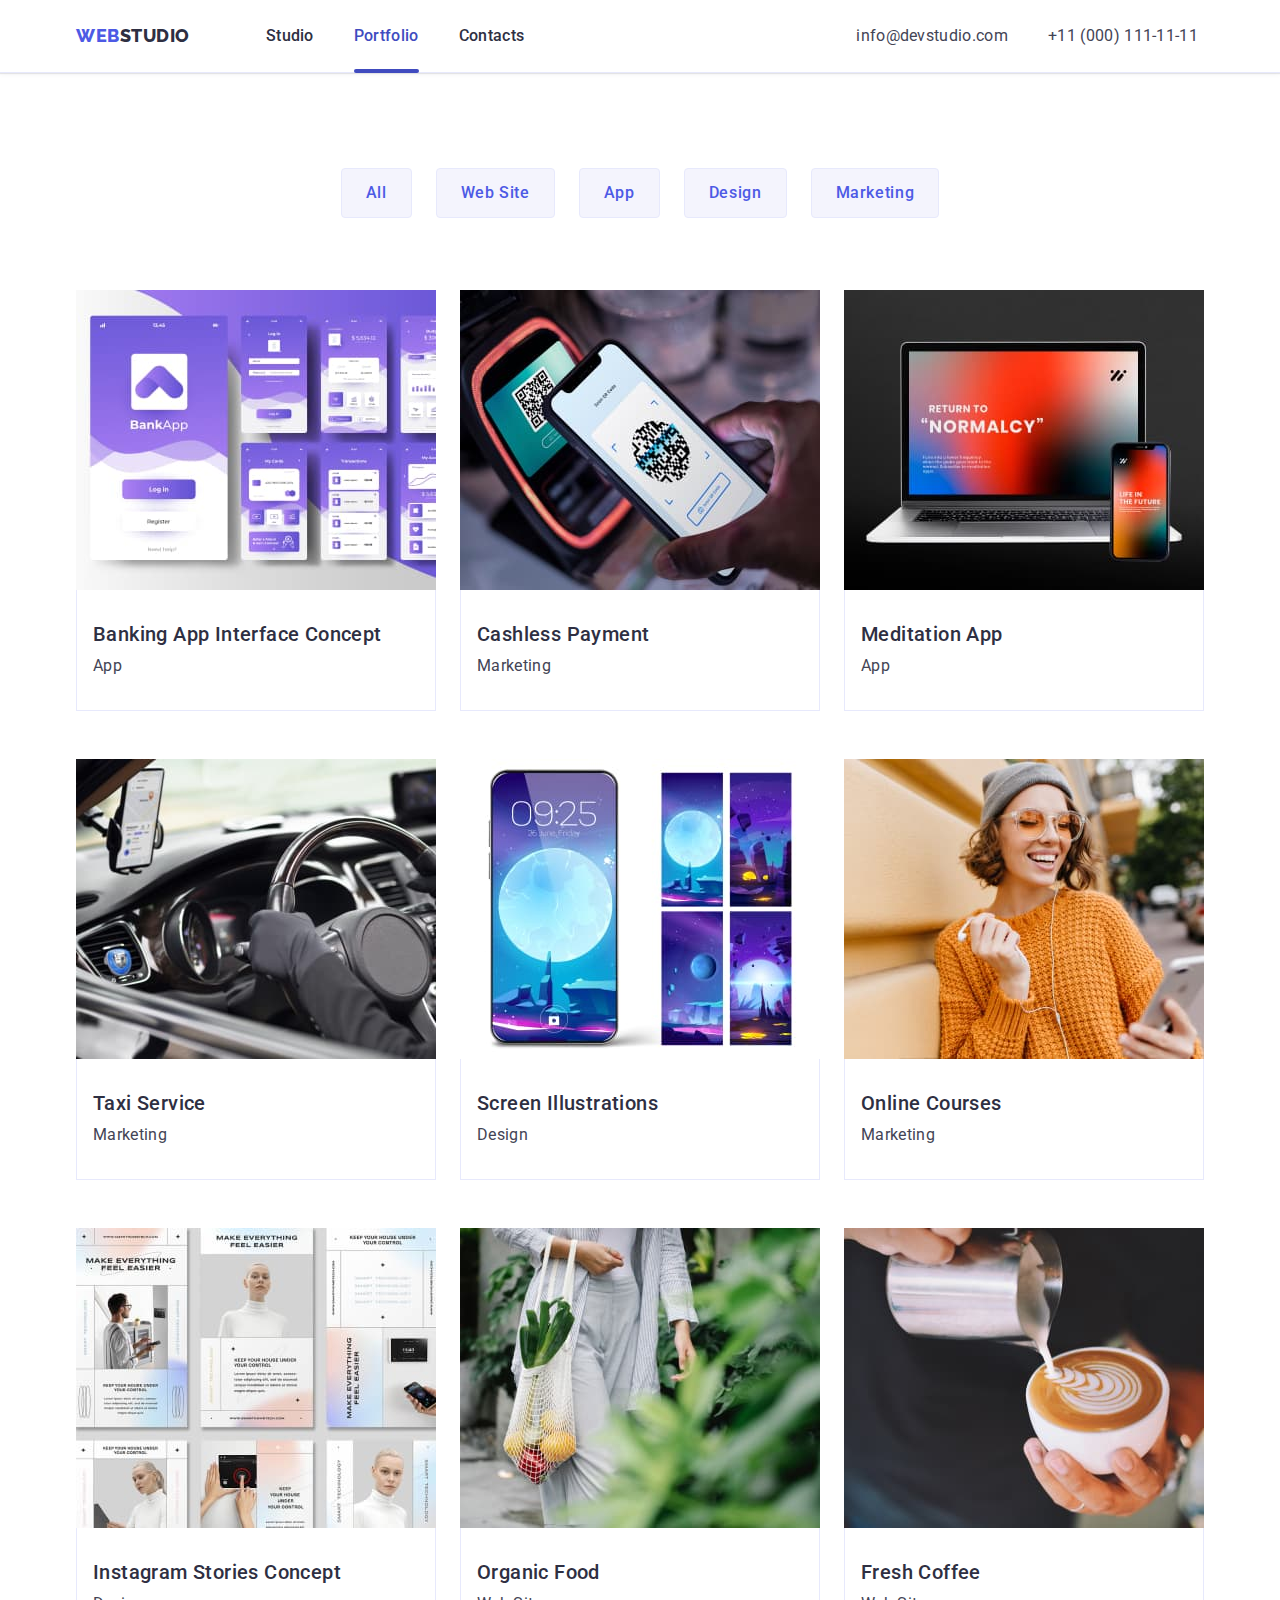
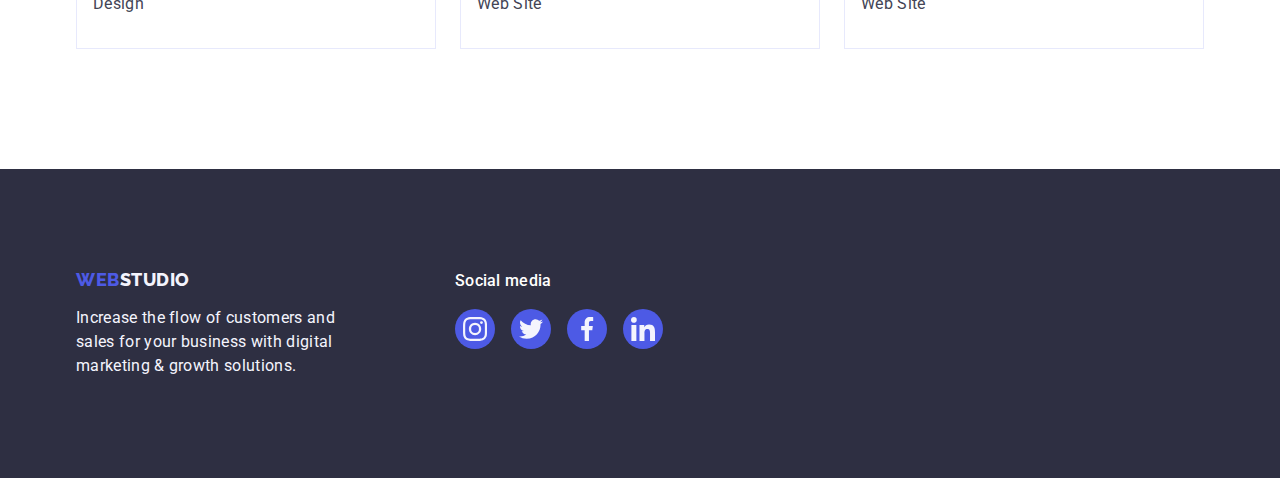
==== portfolio.html @ b7ab9b7d "init" ====
<!DOCTYPE html>
<html lang="en">
  <head>
    <meta charset="UTF-8" />
    <meta http-equiv="X-UA-Compatible" content="IE=edge" />
    <meta name="viewport" content="width=device-width, initial-scale=1.0" />
    <link rel="preconnect" href="https://fonts.googleapis.com"> 
<link rel="preconnect" href="https://fonts.gstatic.com" crossorigin> 
<link href="https://fonts.googleapis.com/css2?family=Raleway:wght@800&family=Roboto:wght@400;500;700;900&display=swap" rel="stylesheet">

<link rel="stylesheet" href="https://cdnjs.cloudflare.com/ajax/libs/modern-normalize/2.0.0/modern-normalize.min.css" 
integrity="sha512-4xo8blKMVCiXpTaLzQSLSw3KFOVPWhm/TRtuPVc4WG6kUgjH6J03IBuG7JZPkcWMxJ5huwaBpOpnwYElP/m6wg=="
 crossorigin="anonymous" referrerpolicy="no-referrer" />
 <link rel="stylesheet" href="./css/style.css" />
 
<title>Document</title>
  </head>
  <body>
   
    <header class="header">
      
      <div class="logo-nav-address container">
      <nav class="logo-nav">
        <a class="logo link" href="./index.html">Web<span class="logo-part">Studio</span></a>
     
          <ul class="menu">
            <li><a class="page-description link" href="./index.html">Studio</a></li>
          <li><a class="link underline" href="./portfolio.html">Portfolio</a></li>
          <li><a class="page-description link" href="">Contacts</a></li>
         </ul>
       
        </nav>
      <address class="contact">
      <ul class="list">
       <li><a href="mailto:info@devstudio.com" class="address-description link">info@devstudio.com</a></li>
        <li><a href="tel:+110001111111" class="address-description link">+11 (000) 111-11-11</a></li>
      </ul>

    </address>
  </div>
</header>
    <main>
    <section class="main-section">
        <div class="container">
        <h1 class="visually-hidden">PROJECTS</h1>
        <ul class="filter-list list">
           <li><button class="filter" type="button">All</button></li>
           <li><button class="filter" type="button">Web Site</button></li>
            <li><button class="filter" type="button">App</button></li>
            <li><button class="filter" type="button">Design</button></li>
            <li><button class="filter" type="button">Marketing</button></li>
        </ul>
 
    <ul class="project list">
  <li class="project-box link">
  
            <a href="#" class="project-link link" >
              <div class="project-animation">
                <img
            src="./images/img-1.jpg"
            alt="photo of banking application"
            width="360"
            height="300" 
            />
                <p class="project-animation-text">14 Stylish and User-Friendly App Design 
                  Concepts · Task Manager App · Calorie 
                  Tracker App · Exotic Fruit Ecommerce 
                  App · Cloud Storage App
                </p>
            </div>  
           
  
        <div class="project-title-paragraph">
            <h2 class="project-title">Banking App Interface Concept</h2>
            <p class="project-paragraph">App</p>
        </div> </a>    
  </li>


        <li class="project-box link">
            <a href="#" class="project-link link">
              <div class="project-animation">
            <img
            src="./images/img-2.jpg"
            alt="photo of someone paying with mobile phone"
            width="360"
            height="300"
           />
           <p class="project-animation-text">14 Stylish and User-Friendly App Design 
            Concepts · Task Manager App · Calorie 
            Tracker App · Exotic Fruit Ecommerce 
            App · Cloud Storage App
          </p></div> 
            <div class="project-title-paragraph">
        <h2 class="project-title">Cashless Payment</h2>
            <p class="project-paragraph">Marketing</p> 
    
        </div></a>  
        </li>


        <li class="project-box link">
           <a href="#" class="project-link link">
            <div class="project-animation">
            <img
            src="./images/img-3.jpg"
            alt="photo of laptop and mobile"
            width="360"
            height="300"
            />
            <p class="project-animation-text">14 Stylish and User-Friendly App Design 
              Concepts · Task Manager App · Calorie 
              Tracker App · Exotic Fruit Ecommerce 
              App · Cloud Storage App
            </p>
          </div>
            <div class="project-title-paragraph">
            <h2 class="project-title">Meditation App</h2>
            <p class="project-paragraph">App</p>
        </div>
        </a> 
        </li>


        <li class="project-box link">
            <a href="#" class="project-link link">
              <div class="project-animation">
            <img
            src="./images/img-4.jpg"
            alt="photo of driver holding stearing wheel in taxi"
            width="360"
            height="300"
           />
           <p class="project-animation-text">14 Stylish and User-Friendly App Design 
            Concepts · Task Manager App · Calorie 
            Tracker App · Exotic Fruit Ecommerce 
            App · Cloud Storage App
          </p>
           </div>
           <div class="project-title-paragraph">
            <h2 class="project-title">Taxi Service</h2>
            <p class="project-paragraph">Marketing</p>
        </div>
        </a>
        </li>



        <li class="project-box link">
            <a href="#" class="project-link link">
              <div class="project-animation">
            <img
            src="./images/img-5.jpg"
            alt="photo of 6 different screen illustration"
            width="360"
            height="300"
           />
           <p class="project-animation-text">14 Stylish and User-Friendly App Design 
            Concepts · Task Manager App · Calorie 
            Tracker App · Exotic Fruit Ecommerce 
            App · Cloud Storage App
          </p>
           </div>
           <div class="project-title-paragraph">
            <h2 class="project-title">Screen Illustrations</h2>
            <p class="project-paragraph">Design</p>
        </div>
        </a>
        </li>


        <li class="project-box link">
            <a href="#" class="project-link link">
              <div class="project-animation">
            <img
            src="./images/img-6.jpg"
            alt="photo of girl talking on the phone through video call on the street"
            width="360"
            height="300"
           />
           <p class="project-animation-text">14 Stylish and User-Friendly App Design 
            Concepts · Task Manager App · Calorie 
            Tracker App · Exotic Fruit Ecommerce 
            App · Cloud Storage App
          </p>
              </div>
           <div class="project-title-paragraph">
            <h2 class="project-title">Online Courses</h2>
            <p class="project-paragraph">Marketing</p>
            </div>
            </a>
            </li>


        <li class="project-box link">
            <a href="#" class="project-link link">
              <div class="project-animation">
            <img
            src="./images/img-7.jpg"
            alt="photo of few instagram accounts stories"
            width="360"
            height="300"
            />
            <p class="project-animation-text">14 Stylish and User-Friendly App Design 
              Concepts · Task Manager App · Calorie 
              Tracker App · Exotic Fruit Ecommerce 
              App · Cloud Storage App
            </p>
              </div>
            <div class="project-title-paragraph">
            <h2 class="project-title">Instagram Stories Concept</h2>
            <p class="project-paragraph">Design</p>
            </div>
            </a>
            </li>


        <li class="project-box link">
        <a href="#" class="project-link link">
          <div class="project-animation">
            <img
            src="./images/img-8.jpg"
            alt="photo of woman carrying bag full of fruit and veg"
            width="360"
            height="300"
           />
           <p class="project-animation-text">14 Stylish and User-Friendly App Design 
            Concepts · Task Manager App · Calorie 
            Tracker App · Exotic Fruit Ecommerce 
            App · Cloud Storage App
          </p>
           </div>
          
           <div class="project-title-paragraph">
            <h2 class="project-title">Organic Food</h2>
            <p class="project-paragraph">Web Site</p>
           </div>
           </a>
           </li>


        <li class="project-box link">
            <a href="#" class="project-link link">
              <div class="project-animation">
            <img
            src="./images/img-9.jpg"
            alt="photo of barrista making latte with flowers design from  milk"
            width="360"
            height="300"
          />
          <p class="project-animation-text">14 Stylish and User-Friendly App Design 
            Concepts · Task Manager App · Calorie 
            Tracker App · Exotic Fruit Ecommerce 
            App · Cloud Storage App
          </p>
          </div>
          <div class="project-title-paragraph">
            <h2 class="project-title">Fresh Coffee</h2>
            <p class="project-paragraph">Web Site</p>
        </div>
        </a>
        </li>
        </ul>
</div>
  </section>
</main>
<footer class="footer">
  <div class="container footer-box">
    <div class="footer-logo">
    <a href="./index.html" class="logo-part-foot link">WEB<span class="logo-foot" >Studio</span></a>
  <p class="footer-paragraph">Increase the flow of customers and <br/>sales for your business with
    digital <br/> marketing & growth solutions. </p>
  </div>
  <div class="footer-social-media">
    <p class="social-title">Social media</p>
    <ul class="footer-social">
      <li class="footer-social-feature">
        <a href="#" class="footer-link">
          <svg class="footer-social-icon" width="24" height="24">
            <use href="./images/icons.svg#icon-instagram-2-3"></use></svg></a></li>

      <li class="footer-social-feature">
        <a href="#" class="footer-link">
          <svg class="footer-social-icon" width="24" height="24">
            <use href="./images/icons.svg#icon-twitter-1-3"></use></svg></a></li>

      <li class="footer-social-feature">
        <a href="#" class="footer-link">
          <svg class="footer-social-icon" width="24" height="24">
            <use href="./images/icons.svg#icon-facebook-1-3"></use></svg></a></li>
  
      <li class="footer-social-feature">
        <a href="#" class="footer-link">
          <svg class="footer-social-icon" width="24" height="24">
            <use  href="./images/icons.svg#icon-linkedin-1-4"></use></svg></a></li>
  
    
    </ul>
  </div>
  </div>
</footer>
  </body>
</html>
---- css/style.css ----
* { 
    box-sizing: border-box;
    margin: 0;
    padding: 0;
}

body{
    font-family:'Roboto',sans-serif;
    color:#434455;
    background-color:var(--white);  }

:root{
    --purple:#4D5AE5;
    --navy-blue:#2E2F42;
    --grey-paragraphs:#434455;
    --off-white:#F4F4FD;
    --white:#FFF;           }
img{
    display: block;
}

.underline{
    position:relative;
    color:#404bbf;
    font-size: 16px;
    line-height: 1.5;
    font-weight: 500;
    letter-spacing: 0.02em;
    text-decoration: none;
    padding: 24px 0;
  
    transition-property: color;
transition-duration:250ms;
transition-timing-function:cubic-bezier(0.4, 0, 0.2, 1 );
  
   
}

.underline::after{
    position:absolute;
    content:"";
    top:67px;
    left:0;
    color:#404bbf;
    
    background-color: #404bbf;
    border-radius: 2px;
    height:4px;
    width:100%;
    bottom:-1px;


}
.visually-hidden {
    position: absolute;
    width: 1px;
    height: 1px;
    margin: -1px;
    border: 0;
    padding: 0;
    white-space: nowrap;
    clip-path: inset(100%);
    clip: rect(0 0 0 0);
    overflow: hidden;
  }

.header{
  outline: 1px solid #e7e9fc;  
    box-shadow: 0px 2px 1px rgba(46, 47, 66, 0.08), 
    0px 1px 1px rgba(46, 47, 66, 0.16), 0px 1px 6px rgba(46, 47, 66, 0.08);
    }

.logo{
    font-family: 'Raleway', sans-serif;
    color:#4D5AE5;
    font-size:18px;
    line-height: 1.17;
    font-weight: 800;
    letter-spacing: 0.03em;
    text-transform: uppercase;}

.container{
    width: 1158px;
    margin:0 auto;
padding:0 15px;}
    
.visually-hidden{
    display: none;}

.logo-nav-address{
    display:flex;
    padding: 0 15px;
    gap:332px; }

.logo-nav{
    display:flex;
   align-items: center;}


.logo{
    margin-right: 76px;}

.menu{
padding:24px 0;
gap:40px;
display: flex;
list-style: none;
font-style:normal;

  }


.logo-part{
color:#2E2F42;}


.link{
text-decoration:none;
}

.pages{
    list-style: none;
    text-decoration:none;}


.page-description{
    color:#2E2F42;
    font-size: 16px;
    line-height: 1.5;
    font-weight: 500;
    letter-spacing: 0.02em;
    text-decoration: none;
    padding: 24px 0;
  
    transition-property: color;
transition-duration:250ms;
transition-timing-function:cubic-bezier(0.4, 0, 0.2, 1 );
}


.page-description:hover,
.page-description:focus{
    color:#404bbf;}


.lists{
    list-style: none;
    font-style:normal;
 display: flex;
 gap: 24px;

}

.list{
    list-style: none;
    font-style:normal;
 display: flex;
 gap:40px;}

.address-description{
    color:#434455;
    font-size: 16px;
    line-height: 1.5;
    letter-spacing: 0.32px;
    text-decoration: none;
    transition-property: color;
    transition-duration:250ms;
    transition-timing-function:cubic-bezier(0.4, 0, 0.2, 1 );}


.address-description:hover,
.address-description:focus{
    color:#404bbf; }

.contact{
    font-style: normal;
    display: flex; 
 align-items: center;  }

.hero{
    background-color: #2e2f42;
    padding: 188px 0; 
background-image: linear-gradient(rgba(46, 47, 66, 0.7), rgba(46, 47, 66, 0.7)), 
url(../images/background.jpg);
max-width:1440px;
background-repeat: no-repeat;
background-position: center;
background-size: cover;
margin:0 auto;}

.hero-main{
    display: flex;
    flex-direction: column;
    justify-content: center;
    align-items: center;
    gap: 20px;  
}

.hero-container{
    display: flex;
    flex-direction: column;
    align-items: center;
}

.hero-title{
color:#FFF;
text-align: center;
font-size: 56px;
font-weight: 700;
line-height: 1.07;
letter-spacing: 1.12px;
 max-width:496px; 
}

.hero-button{
font-family:'Roboto', sans-serif; 
background-color:#4D5AE5;
color:#FFF;
font-size: 16px;
font-weight: 500;
line-height: 1.5;
letter-spacing: 0.64px;
cursor:pointer; 
display: block;
min-width: 169px;
height: 56px;
border: none;
border-radius: 4px;
margin-top: 48px;
transition:background-color 250ms cubic-bezier(0.4, 0, 0.2, 1); }

.hero-button:hover,
.hero-button:focus{
 
  background-color:#404bbf; 
border:none;  
 }

h2{
    color:#2E2F42;}

.goals{
    padding: 120px 0;}

   
.goals-box{
    list-style: none;
    width: calc((100% - 72px) / 4);   }
  




.goals-title{
    color: var(--navy-blue);
    font-size: 20px;
    font-weight: 500;
    line-height: 1.2;
    letter-spacing: 0.4px;
    margin-bottom: 8px;}

.goals-paragraph{
    color:var(--grey-paragraphs);
    font-size: 16px;
    line-height:1.5;
    letter-spacing: 0.02em;}

   
    .goals-icon-box{
        width: 264px;
        height: 112px;
       background-color: #F4F4FD;
        border-radius: 4px;
        display: flex;
        align-items: center;
        justify-content: center;
        margin-bottom: 8px;
    cursor: pointer;  }

.what-are-we-doing{
    padding-bottom: 120px;  }

.what-are-we-doing-list{
list-style-type: none;
display: flex;
gap: 24px; 
}


.what-are-we-doing-title{
    color: var(--navy-blue);
    font-size: 36px;
    font-weight: 700;
    line-height: 1.11;
    letter-spacing: 0.02em;
    text-align: center;
    text-transform: capitalize;
    margin-bottom:72px; }

.what-are-we-doing-box{
    flex-basis: calc((100% - 3 * 16px) / 3);  
   }

.our-team{
    background-color: #F4F4FD;
    padding: 120px 0;   }


.our-team-title{
        color:var(--navy-blue);
        font-size: 36px;
        font-weight: 700;
        line-height: 1.11;
        letter-spacing: 0.72px;
        text-align: center;
        text-transform: capitalize;
      
       margin-bottom: 72px;}

.our-team-title-list{
    list-style: none;
    display: flex;
    }


.our-team-box{
    width: calc((100% - 72px) / 4); 
    background-color: #FFFFFF ;
    border-radius: 0px 0px 4px 4px; 
    box-shadow: 0px 1px 6px rgba(46, 47, 66, 0.08), 
    0px 1px 1px rgba(46, 47, 66, 0.16), 0px 2px 1px rgba(46, 47, 66, 0.08);
}
.our-team-list{
    width:40px;
    height:40px;
}
.our-team-name-paragraph{
    padding: 32px 0px; }

.our-team-name{
    color: var(--navy-blue);
    font-size: 20px;
    font-weight: 500;
    line-height: 1.2;
    letter-spacing: 0.4px;
    text-align: center;
    margin-bottom: 8px; }



.our-team-paragraph{
    color: var(--grey-paragraphs);
    font-size: 16px;
    line-height: 1.5;
    letter-spacing: 0.32px;
text-align: center;
}

.our-team-icon-box{
   
    list-style-type: none;
    display: flex;
    gap:24px;
   justify-content: center;
   margin-top: 8px;  }


.our-team-icon{
    width:100%;
    height:100%;
    display:flex;
    justify-content: center;
    align-items: center;
    width: 40px;
   height: 40px;
background-color: #4D5AE5;
  border-radius: 50%;
  transition-property: background-color;
  transition-duration:250ms ;
  transition-timing-function:cubic-bezier(0.4, 0, 0.2, 1 );}


.our-team-icon:hover,
.our-team-icon:focus{
   background-color:#404bbf; }

.our-team-icon-feature{
    fill:#f4f4fd;
}
.customers{
    padding: 120px 0;
}
  .customers-title{
   text-align:center;
   font-size: 36px;
   font-weight: 700;
   letter-spacing: 0.72px;
   line-height:1.11; 
   color:#2E2F42;
   margin-bottom: 72px;
  
  }
  .customers-client-logo{
   height:88px;
   width: calc((100% - 120px) / 6);
  }
  .customer-client-box{
    width:100%;
    height:100%;
    border: 1px solid #8e8f99;
    border-radius: 4px;
    display: flex;
    align-items: center;
    justify-content: center;
    color: #8e8f99;
    transition-property: border-color, color;
   transition-duration:250ms ;
    transition-timing-function: cubic-bezier(0.4, 0, 0.2, 1);
}

.customer-client-box:hover,
.customer-client-box:focus {
    border-color:#404bbf;
    color:#404bbf;
}



.customers-logos{
    list-style-type: none;
    display: flex;
    gap:24px;
    margin-top: 72px;
  
   
}
.customers-client{
    fill: currentColor;
    width:168px;
    height:88px;
    

}
.footer{
    background-color: #2e2f42;
    padding: 100px 0;}


.logo-part-foot{
    color: var(--purple);
    font-family: 'Raleway', sans-serif;
    font-size: 18px;
    font-weight: 800;
    line-height: 1.17;
    letter-spacing: 0.54px;
    text-transform: uppercase;
    text-decoration: none;
display: inline-block;
margin-bottom: 16px;}

.footer-box{
    display:flex;
    align-items: baseline;
    
}

.footer-logo{
    margin-right: 120px;
}
.logo-foot{
    color:var(--off-white);}


.footer-paragraph{
    color: var(--off-white);
    font-size: 16px;
    line-height: 1.5;
    letter-spacing: 0.32px;
 
    max-width: 264px;}

 
    .social-title{
        color:#FFF;
        font-size: 16px;
        font-weight: 500;
        line-height: 1.5;
        letter-spacing: 0.32px;
        margin-bottom: 16px;

    }

    .footer-social{
        list-style-type: none;
    display: flex;
    gap:16px;
}

.footer-social-feature{
    height:40px;
    width:40px;
    cursor: pointer;
}
.footer-link{
    width:100%;
    height:100%;
    background-color: #4d5ae5;
    border-radius: 50%;
    display:flex;
        justify-content: center;
        align-items: center;
        transition-property: background-color;
        transition-duration:250ms;
        transition-timing-function: cubic-bezier(0.4, 0, 0.2, 1); 
}

.footer-link:hover,
.footer-link:focus {
    background-color: #31d0aa;  
}

    .footer-social-icon{
      fill:#f4f4fd;
      }

/*/==================== PORTFOLIO ====================================/*/

.main-section{
    padding: 96px 0 120px 0;    }


.filter-list{
    list-style: none;
    display: flex;
    justify-content: center;
gap:24px;
margin-bottom: 72px; }


.filter{
    color:#4D5AE5;
    font-size: 16px;
    font-weight: 500;
    line-height: 1.5;
    letter-spacing: 0.04em;
    background-color: #F4F4FD;
    font-family: "Roboto", sans-serif;
    cursor:pointer;
    padding: 12px 24px;
    border: 1px solid #e7e9fc;
    border-radius: 4px;
    transition:color 250ms cubic-bezier(0.4, 0, 0.2, 1), background-color 250ms cubic-bezier(0.4, 0, 0.2, 1),
    border-color 250ms cubic-bezier(0.4, 0, 0.2, 1),box-shadow 250ms cubic-bezier(0.4, 0, 0.2, 1);
    
}


.filter:hover,
.filter:focus{
    color:#FFFFFF;
    background-color: #404bbf;
    border: 1px solid transparent;
    box-shadow: 0px 3px 1px rgba(0, 0, 0, 0.1), 
    0px 2px 1px rgba(0, 0, 0, 0.08), 0px 2px 2px rgba(0, 0, 0, 0.12); 
    transform: translateY(0%);
   
}

  


.project {
list-style: none;
display: flex;
flex-wrap: wrap;
column-gap: 24px; 
row-gap: 48px; 
 }

.project-box{
    width: calc((100% - 48px) / 3); }

 .project-box:hover .project-animation-text{
    transform:translateY(0);
 }   


.project-title-paragraph{
    padding: 32px 16px;
    border: 1px solid #e7e9fc;
    border-top: none;
}

.project-title{
    color: #2e2f42;
    font-size: 20px;
    font-weight: 500;
    line-height: 1.2;
    letter-spacing:0.02em;
    margin-bottom: 8px;}


.project-paragraph{
    color: #434455;
    font-size: 16px;
    line-height: 1.5;
    letter-spacing: 0.02em;
  }

  .project-link{
    display: block; 
   transition: box-shadow 250ms cubic-bezier(0.4, 0, 0.2, 1);
  
  }



  .project-link:hover,
  .project-link:focus{
   box-shadow: 0px 1px 6px rgba(46, 47, 66, 0.08), 
    0px 1px 1px rgba(46, 47, 66, 0.16), 0px 2px 1px rgba(46, 47, 66, 0.08);
    transition-timing-function: cubic-bezier(0.4, 0, 0.2, 1);
    transform: translateY(0%);
  }



  .project-animation-text{
    position: absolute;
    top:0;
    font-size: 16px;
    line-height: 1.5;
    letter-spacing: 0.02em;
    color: #f4f4fd; 
    padding:40px 32px;
    background-color: #4d5ae5;
    height: 100%;
    width: 100%;
    transition: transform;
    transition-duration: 250ms;
    transition-timing-function: cubic-bezier(0.4, 0, 0.2, 1);
    transform: translateY(100%);
  
  }

  .project-animation{
    position: relative;
    overflow:hidden;
  }

  .project-link:hover .project-animation-text, 
  .project-link:focus .project-animation-text
  {
   transform: translateY(0%) 
  }

  /*====================modal js ===========================================*/
/*.modal{
    width:408px;
    height:584px;
    background-color: #FCFCFC;
    border-radius:4px;
    box-shadow:  0px 2px 1px 0px rgba(0, 0, 0, 0.20),
     0px 1px 3px 0px rgba(0, 0, 0, 0.12), 0px 1px 1px 0px rgba(0, 0, 0, 0.14);
     margin:auto;
     position: absolute;} */

      /*  .hero-button-close{
      background-color: #FFFFFF;
        position: absolute;
        inset: 0 0 auto auto;
        width:24px;
        height:24px;
        border-radius: 50%;
        border:1px solid rgba(0,0,0, 0.1);
        cursor:pointer;
        margin-top: 24px;
        margin-right: 24px;

      
    }

    .hero-button-feature{

        fill:#E7E9FC;} */
       
    

.modal{
    position: fixed;
    top:0;
    left:0;
    width: 100%;
    height:100%;
    background-color: rgba( 46,47,66,0.4);
    transition-property: opacity, visibility;
    transition-duration: 250ms;
    transition-timing-function: cubic-bezier(0.4,0,0.2,1);
}
  .is-hidden{
    pointer-events:none;
    visibility: hidden;
    opacity: 0;
    transform: translateX(-50%) translateY(-50%) scale(0) rotate(0deg)
    skew(40deg,40deg); }


.modal-window{
    position: absolute;
    top:50%;
    left:50%;
    transform: translate(-50%, -50%)scale(1);
    width:408px;
   min-height:584px;
    background-color: #fcfcfc;
    box-shadow:  0px 1px 1px rgba(0, 0, 0, 0.14), 
    0px 1px 3px rgba(0, 0, 0, 0.12), 0px 2px 1px rgba(0, 0, 0, 0.2); 
    border-radius: 4px;
    transition-property: transform;
    transition-duration: 250ms;
    transition-timing-function: cubic-bezier(0.4, 0, 0.2, 1);  
}

.hero-button-close{
    position: absolute;
    top:24px;
    right:24px;
    width:24px;
    height:24px;
    border-radius: 50%;
    display: flex;
    align-items: center;
    justify-content: center;
    background-color: #e7e9fc;
    border:1px solid rgba(0,0,0,0.1);
    padding:0;
    cursor: pointer;
    transition-property: background-color,border;
    transition-duration: 250ms;
    transition-timing-function: cubic-bezier(0.4, 0, 0.2, 1) ;

}

.hero-button-close:hover,
.hero-button-close:focus {
    background-color: #404bbf;
    border:none;
    fill: #ffffff; 
   
}

.hero-button-feature{
    width:8px;
    height:8px;
    transition-property: fill;
    transition-duration: 250ms;
    transition-timing-function: cubic-bezier(0.4,0,0.2,1);
}
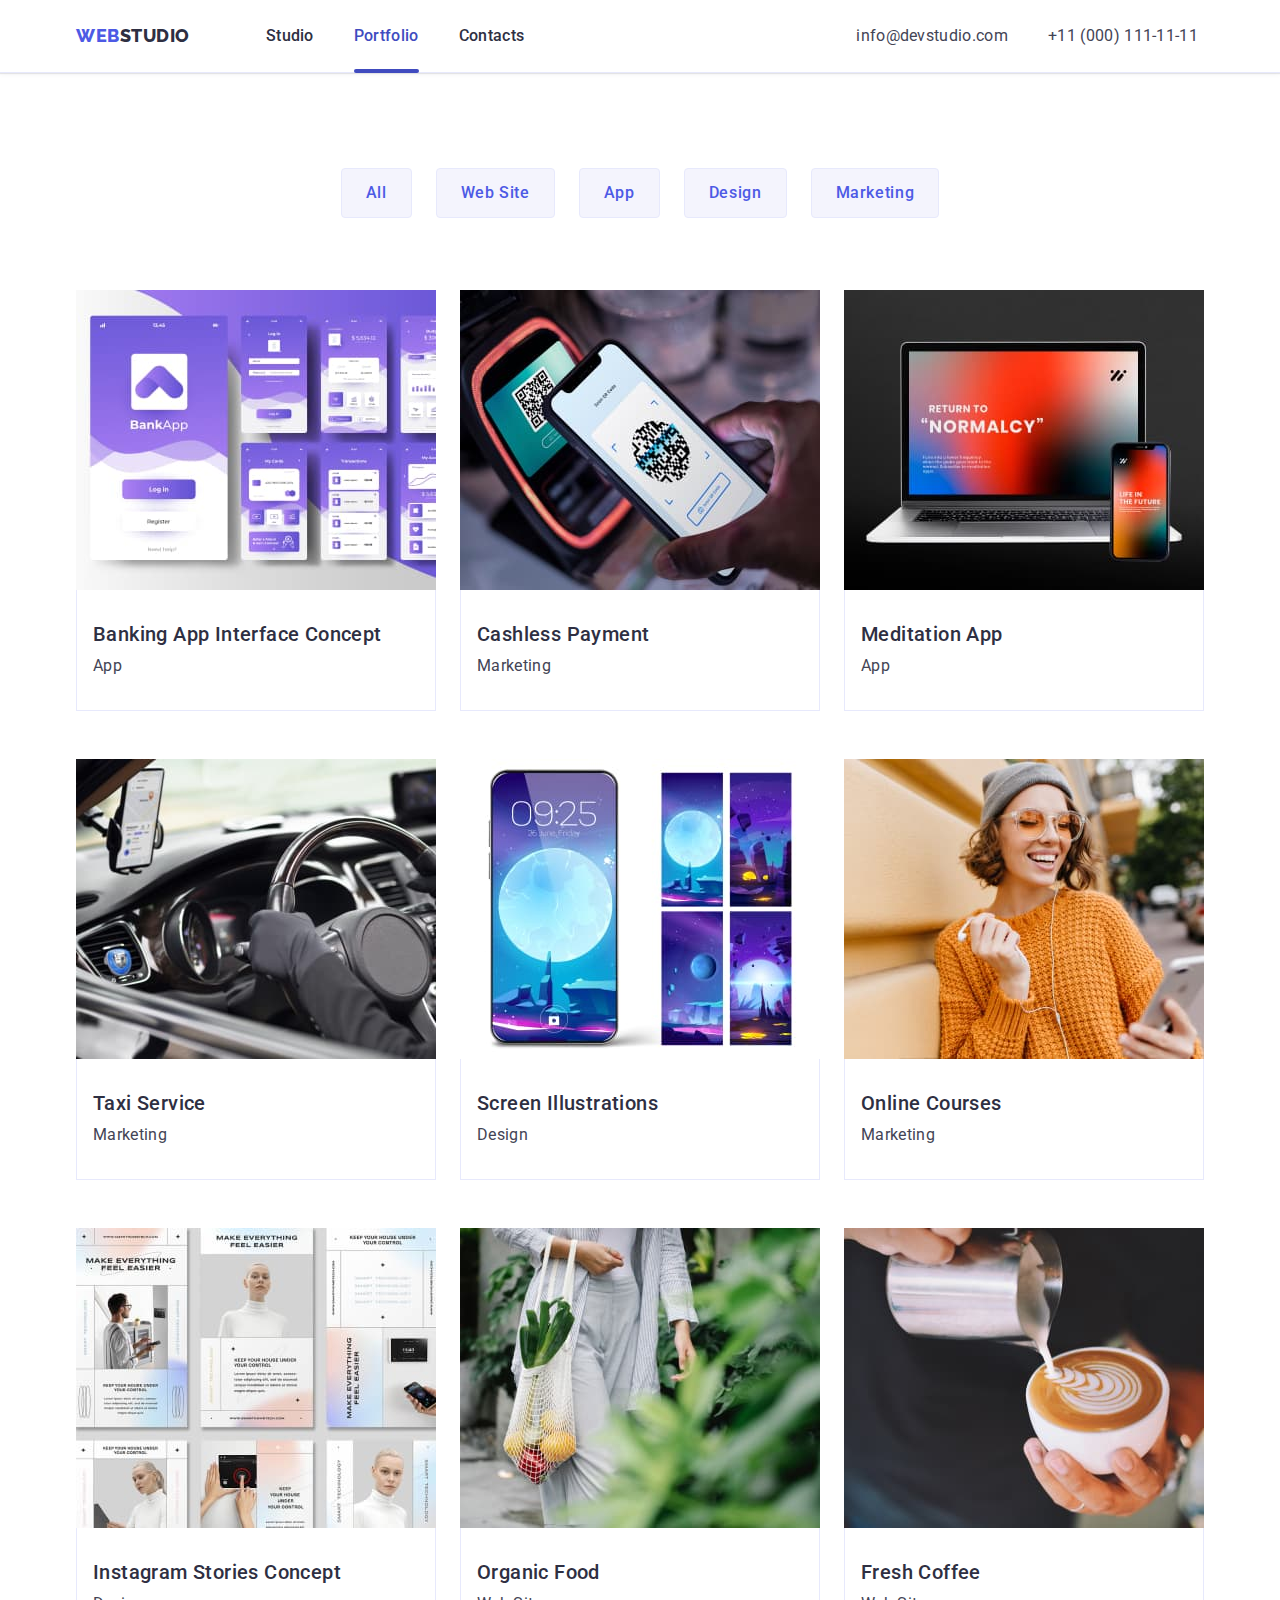
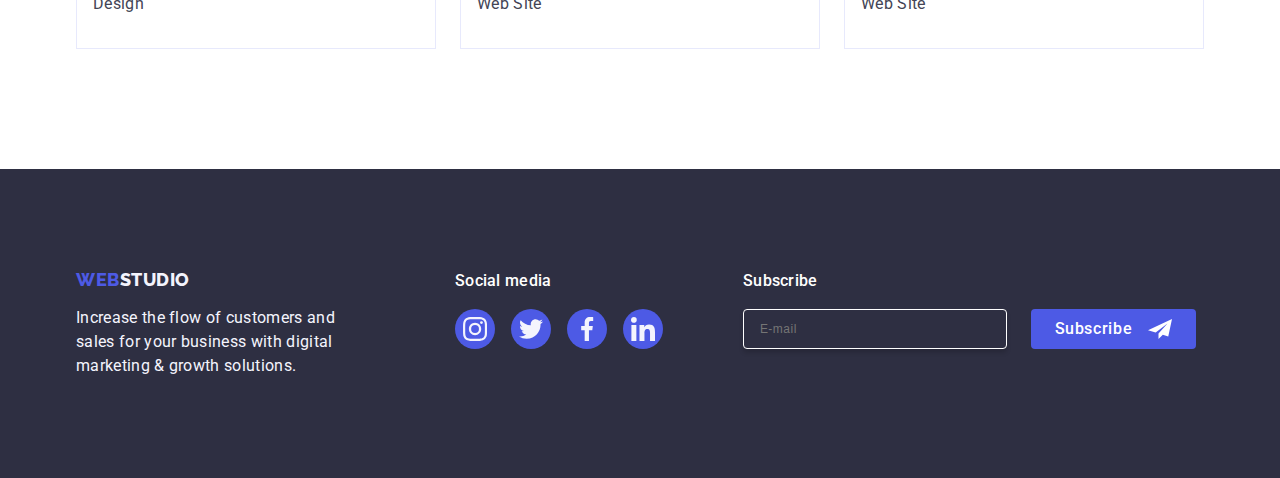
==== commit 73a57ed1: "port footer" ====
--- a/portfolio.html
+++ b/portfolio.html
@@ -297,6 +297,16 @@
     
     </ul>
   </div>
+  <div class="footer-subscribe">
+    <p class="subscribe">Subscribe</p>
+    <form class="footer-form">
+     <label class="footer-label">
+       <input name="email" placeholder="E-mail" type="email" class="footer-input"/>
+     </label>
+     <button type="submit" class="button-subscribe">Subscribe<svg class="footer-svg" width="24" height="24">
+       <use href="./images/icons.svg#icon-Frame-3"></use></svg></button>
+    </form>
+    </div>
   </div>
 </footer>
   </body>
--- a/css/style.css
+++ b/css/style.css
@@ -523,6 +523,66 @@
       fill:#f4f4fd;
       }
 
+.footer-subscribe{
+    margin-left:80px;
+   
+}
+
+.subscribe{
+    margin-bottom:16px;
+    font-weight:500;
+    font-size:16px;
+    line-height:1.5em;
+    letter-spacing:0.02em;
+    color:#ffffff;
+}
+.footer-form{
+display:flex;
+}
+    
+.footer-input{
+width:264px;
+height:40px;
+border:1px solid #ffffff;
+background-color:transparent;
+font-size:12px;
+line-height:1.5;
+letter-spacing:0.04em;
+padding-left: 16px;
+box-shadow:0px 4px 4px 0px rgba(0, 0, 0, 0.15); 
+border-radius:4px;
+color:#FFFFFF;
+margin-right:24px;
+
+}
+
+.placeholder{
+    color:#ffffff;
+}
+.button-subscribe{
+    min-width:165px;
+    height:40px;
+    display:flex;
+    justify-content: center;
+    align-items:center;
+    font-family:"Roboto", sans-serif;
+    font-size:16px;
+    font-weight:500;
+    line-height: 1.5;
+    letter-spacing:0.04em;
+    color:#ffffff;
+    cursor:pointer;
+    background-color:#4d5ae5;
+    border:none;
+    border-radius:4px;
+
+}
+.footer-svg{
+    margin-left:16px;
+    fill:#ffffff;
+    gap:
+}
+
 /*/==================== PORTFOLIO ====================================/*/
 
 .main-section{
@@ -655,36 +715,7 @@
   }
 
   /*====================modal js ===========================================*/
-/*.modal{
-    width:408px;
-    height:584px;
-    background-color: #FCFCFC;
-    border-radius:4px;
-    box-shadow:  0px 2px 1px 0px rgba(0, 0, 0, 0.20),
-     0px 1px 3px 0px rgba(0, 0, 0, 0.12), 0px 1px 1px 0px rgba(0, 0, 0, 0.14);
-     margin:auto;
-     position: absolute;} */
-
-      /*  .hero-button-close{
-      background-color: #FFFFFF;
-        position: absolute;
-        inset: 0 0 auto auto;
-        width:24px;
-        height:24px;
-        border-radius: 50%;
-        border:1px solid rgba(0,0,0, 0.1);
-        cursor:pointer;
-        margin-top: 24px;
-        margin-right: 24px;
-
-      
-    }
-
-    .hero-button-feature{
-
-        fill:#E7E9FC;} */
-       
-    
+
 
 .modal{
     position: fixed;
@@ -696,6 +727,7 @@
     transition-property: opacity, visibility;
     transition-duration: 250ms;
     transition-timing-function: cubic-bezier(0.4,0,0.2,1);
+   
 }
   .is-hidden{
     pointer-events:none;
@@ -719,6 +751,7 @@
     transition-property: transform;
     transition-duration: 250ms;
     transition-timing-function: cubic-bezier(0.4, 0, 0.2, 1);  
+    padding:72px 24px 24px;
 }
 
 .hero-button-close{
@@ -756,5 +789,156 @@
     transition-duration: 250ms;
     transition-timing-function: cubic-bezier(0.4,0,0.2,1);
 }
-
-
+.modal-box{
+    margin-bottom:8px;
+
+}
+
+
+.modal-title{
+    font-size: 16px;
+    font-weight: 500;
+    line-height: 1.5em;
+    letter-spacing:0.02em;
+    color:#2E2F42;
+    text-align: center;
+    margin-bottom:16px;}
+
+
+.modal-input{
+  width:100%;
+  height:40px;
+  border:1px solid rgba(46, 47, 66, 0.4);
+  border-radius:4px;
+  background-color: transparent;
+padding-left:38px;
+outline:transparent;
+transition:border-color 250ms cubic-bezier(0.4, 0, 0.2, 1); 
+}
+
+.modal-input:focus{
+    border-color:#4D5AE5;
+}
+
+
+.modal-description{
+    display:block;
+      color:#8E8F99;
+        font-size: 12px;
+        font-weight:400;
+        line-height:1.17em;
+        letter-spacing:0.04em;
+        margin-bottom:4px;
+}
+
+.modal-style{
+        display: block;
+  position: relative;
+  margin-top: 4px;
+  transition-property: fill;
+  transition-duration: 250ms;
+  transition-timing-function: cubic-bezier (0.4, 0, 0.2, 1);
+     }
+
+.modal-icon{
+    position: absolute;
+    left:16px;
+    top:50%;
+    transform: translateY(-50%);
+    transition:fill 250ms cubic-bezier(0.4, 0, 0.2, 1);
+}
+
+.modal-icon:focus
+.modal-icon:hover{
+    fill: #4D5AE5;
+}
+
+.modal-box-comment{
+    margin-bottom:16px;
+
+}
+.modal-input-comment{
+    width:100%;
+    height:120px;
+    font-size:12px;
+    line-height:1.17em;
+    letter-spacing:0.04em;
+    color:rgba( 46,47,66,0.4);
+    border:1px solid rgba(46, 47, 66, 0.4);
+    border-radius: 4px;
+    background-color: transparent;
+    padding:8px 16px;
+    outline: transparent;
+    resize:none;
+    transition:border-color 250ms cubic-bezier(0.4, 0, 0.2, 1);
+
+}
+
+.modal-input-comment:focus{
+    border-color:#4D5AE5;
+
+}
+.modal-box-terms{
+    margin-bottom:24px;
+}
+.modal-terms{
+    display:block;
+  color:#8E8F99;
+   font-size:12px;
+   line-height: 1.17;
+   letter-spacing:0.04em; 
+}
+
+.modal-policy{
+    width:16px;
+    height:16px;
+    border:1px solid rgba(46, 47, 66, 0.4); 
+    border-radius:2px;
+    transition:background-color 250ms cubic-bezier(0.4, 0, 0.2, 1),
+     border 250ms cubic-bezier(0.4, 0, 0.2, 1), fill 250ms cubic-bezier(0.4, 0, 0.2, 1);
+    color:#4D5AE5;
+    display:inline-flex;
+    align-items: center;
+    justify-content:center;
+    fill:transparent;
+}
+
+.privacy-policy{
+color:#4d5ae5;
+}
+
+
+
+.modal-button-send{
+    display: block;
+    min-width:169px;
+    height:56px;
+    margin:auto;
+    font-family: "Roboto",sans-serif;
+    color:#ffffff;
+  
+    font-size:16px;
+    font-weight: 500;
+    line-height: 1.5;
+    letter-spacing:0.04em;
+    cursor:pointer;
+ 
+   
+    border:none;
+border-radius:4px;
+background:#4D5AE5;
+box-shadow:0px 4px 4px 0px rgba(0, 0, 0, 0.15);
+transition:background-color 250ms cubic-bezier(0.4, 0, 0.2, 1); 
+
+}
+
+.modal-button-send:hover,
+.modal-button-send:focus{
+    background-color: #4D5AE5;
+}
+
+.modal-terms-cond:checked + .modal-terms span {
+    background-color: #404bbf;
+    border:none;
+    fill:#F4F4FD;
+}